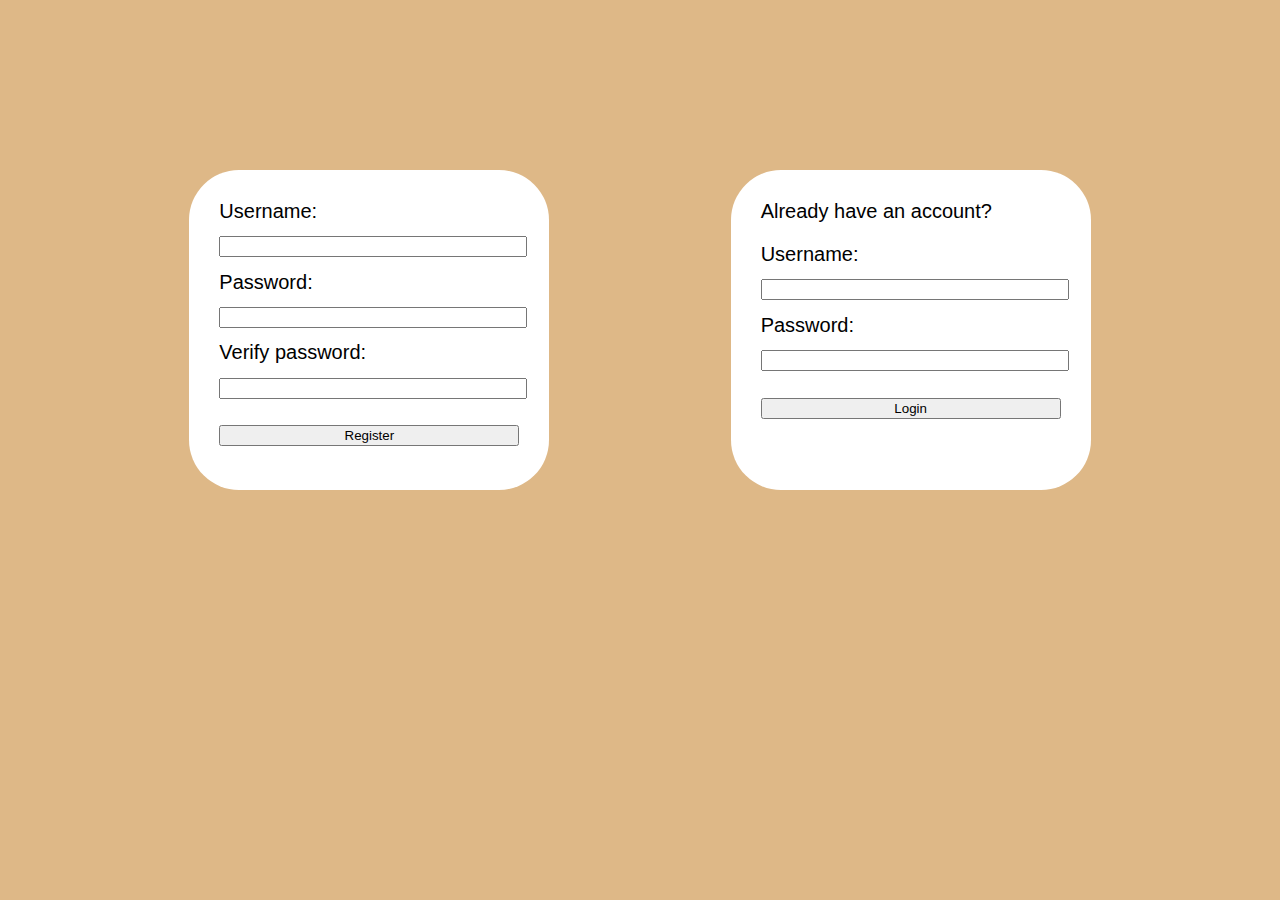
==== login.html @ 9da98307 "start" ====
<!DOCTYPE html>
<html lang="en">
<head>
    <meta charset="UTF-8">
    <title>Login</title>
    <link rel="stylesheet" href="login.css">
</head>
<body>
    <div id="account">
        <div id="register">
            <label>
                Username:<br>
                <input type="text">
            </label>
            <br>
            <label>
                Password:<br>
                <input type="password">
            </label>
            <br>
            <label>
                Verify password:<br>
                <input type="password">
            </label>
            <br>
            <button id="register-button">Register</button>
        </div>

        <div id="login">
            <p id="login-prompt">Already have an account?</p>
            <label>
                Username:<br>
                <input type="text"> <!-- make its width as wide as the "login" div -->
            </label>
            <br>
            <label>
                Password:<br>
                <input type="password">
            </label>
            <br>
            <button id="login-button">Login</button>
        </div>
    </div>
</body>
</html>
---- login.css ----
html {
    background-color: burlywood;

    font-size: 20px;
    font-family: "Apple SD Gothic Neo", sans-serif;
}

#account {
    margin-top: 150px;

    display: flex;
    justify-items: center;
    justify-content: space-evenly;
}

#account div {
    background-color: white;
    width: 300px;
    padding: 30px;
    border-radius: 50px;
}

#account * {
    width: 100%;
    margin: 1em 0;
}

#login-prompt {
    margin: 0 0 1em 0;
}
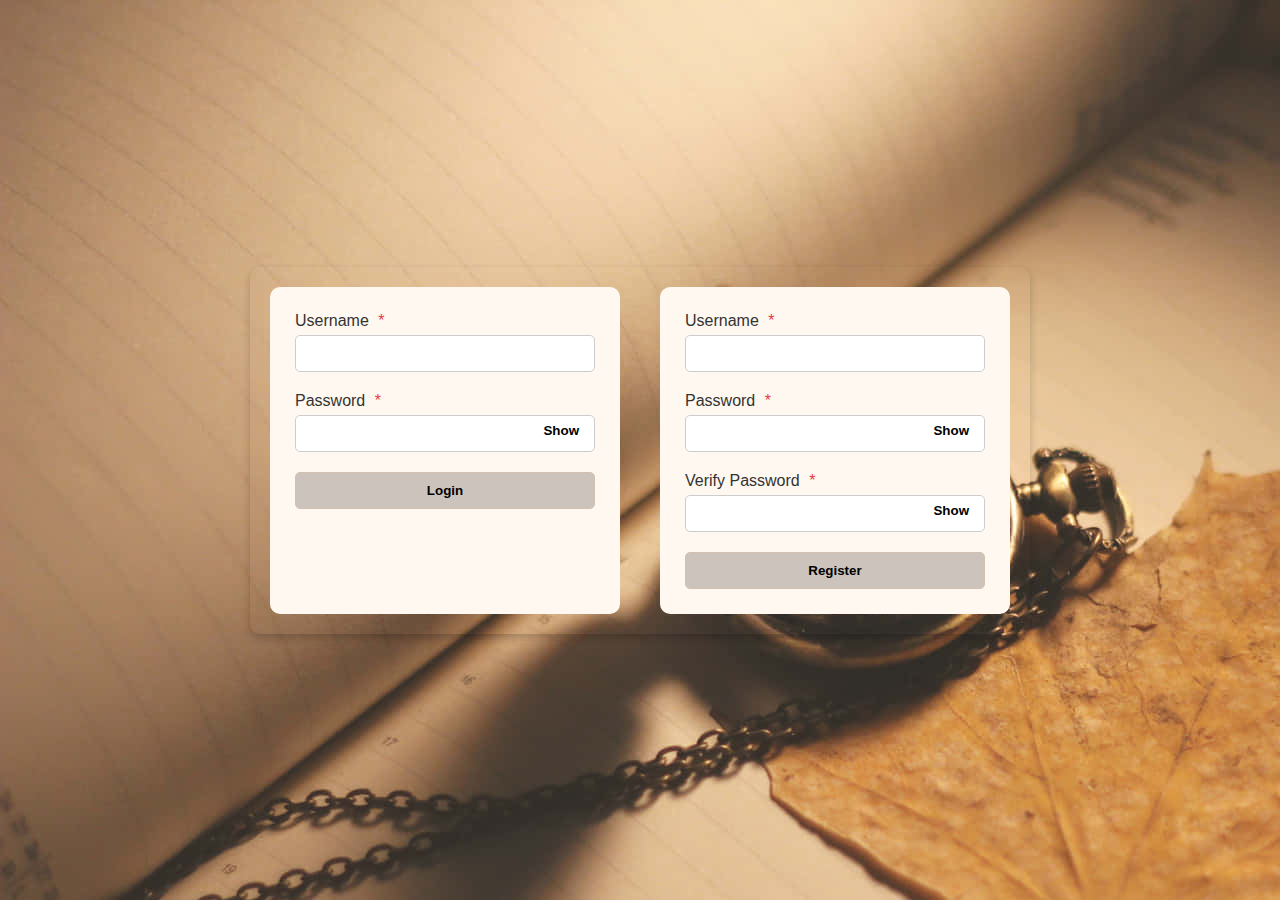
==== commit ead39342: "done login page. Added global css" ====
--- a/login.html
+++ b/login.html
@@ -4,42 +4,41 @@
     <meta charset="UTF-8">
     <title>Login</title>
     <link rel="stylesheet" href="login.css">
+    <link rel="stylesheet" href="global.css">
+    <script src="login.js" defer></script>
 </head>
 <body>
-    <div id="account">
-        <div id="register">
-            <label>
-                Username:<br>
-                <input type="text">
-            </label>
-            <br>
-            <label>
-                Password:<br>
-                <input type="password">
-            </label>
-            <br>
-            <label>
-                Verify password:<br>
-                <input type="password">
-            </label>
-            <br>
-            <button id="register-button">Register</button>
+<div class="auth-container">
+    <form class="auth-form" id="login-form">
+        <div class="form-field">
+            <label for="login-username">Username <span class="required-field">*</span></label>
+            <input type="text" id="login-username" required>
         </div>
+        <div class="form-field">
+            <label for="login-password">Password <span class="required-field">*</span></label>
+            <input type="password" id="login-password" class="password-field" required>
+            <button type="button" class="toggle-password">Show</button>
+        </div>
+        <button type="submit" class="auth-button">Login</button>
+    </form>
 
-        <div id="login">
-            <p id="login-prompt">Already have an account?</p>
-            <label>
-                Username:<br>
-                <input type="text"> <!-- make its width as wide as the "login" div -->
-            </label>
-            <br>
-            <label>
-                Password:<br>
-                <input type="password">
-            </label>
-            <br>
-            <button id="login-button">Login</button>
+    <form class="auth-form" id="register-form">
+        <div class="form-field">
+            <label for="register-username">Username <span class="required-field">*</span></label>
+            <input type="text" id="register-username" required>
         </div>
-    </div>
+        <div class="form-field">
+            <label for="register-password">Password <span class="required-field">*</span></label>
+            <input type="password" id="register-password" class="password-field" required>
+            <button type="button" class="toggle-password">Show</button>
+        </div>
+        <div class="form-field">
+            <label for="verify-password">Verify Password <span class="required-field">*</span></label>
+            <input type="password" id="verify-password" class="password-field" required>
+            <button type="button" class="toggle-password">Show</button>
+        </div>
+        <button type="submit" class="auth-button">Register</button>
+    </form>
+</div>
 </body>
 </html>--- a/login.css
+++ b/login.css
@@ -1,30 +1,79 @@
 html {
-    background-color: burlywood;
-
-    font-size: 20px;
-    font-family: "Apple SD Gothic Neo", sans-serif;
+    background-image: url("asset/index-bg.jpg");
 }
 
-#account {
-    margin-top: 150px;
-
+body {
+    font-family: 'Arial', sans-serif;
     display: flex;
-    justify-items: center;
-    justify-content: space-evenly;
+    justify-content: center;
+    align-items: center;
+    height: 100vh;
+    margin: 0;
 }
 
-#account div {
-    background-color: white;
-    width: 300px;
-    padding: 30px;
-    border-radius: 50px;
+.auth-container {
+    display: flex;
+    justify-content: center;
+    box-shadow: 0 4px 8px rgba(0, 0, 0, 0.2);
+    border-radius: 10px;
+    overflow: hidden;
 }
 
-#account * {
-    width: 100%;
-    margin: 1em 0;
+.auth-form {
+    background-color: #fff8f0;
+    border-radius: 10px;
+    padding: 25px;
+    width: 300px;
+    display: flex;
+    flex-direction: column;
+    align-items: center;
+    margin: 20px;
 }
 
-#login-prompt {
-    margin: 0 0 1em 0;
+.form-field {
+    width: 100%;
+    margin-bottom: 20px;
+    position: relative;
+}
+
+.form-field label {
+    display: block;
+    margin-bottom: 5px;
+    color: #333;
+}
+
+.form-field input {
+    width: 100%;
+    padding: 10px;
+    border: 1px solid #ccc;
+    border-radius: 5px;
+    box-sizing: border-box;
+}
+
+.required-field {
+    color: #e63946;
+    margin-left: 5px;
+}
+
+.toggle-password {
+    position: absolute;
+    right: 10px;
+    top: 30px;
+    border: none;
+    background: transparent;
+    cursor: pointer;
+}
+
+.auth-button {
+    padding: 10px 15px;
+    border-radius: 5px;
+    cursor: pointer;
+    width: 100%;
+    box-sizing: border-box;
+}
+
+@media (max-width: 768px) {
+    .auth-container {
+        flex-direction: column;
+    }
 }--- a/global.css
+++ b/global.css
@@ -0,0 +1,19 @@
+body {
+    font-family: 'Arial', sans-serif;
+}
+
+button {
+    background-color: #ccc4bc;
+    border: 1px solid #d3c1ae;
+    text-align: center;
+    font-weight: bold;
+
+    transition: transform 0.2s ease;
+    transition-property: background-color, color;
+}
+
+button:hover {
+    background-color: #938977;
+    border-color: #938977;
+    color: #fff;
+}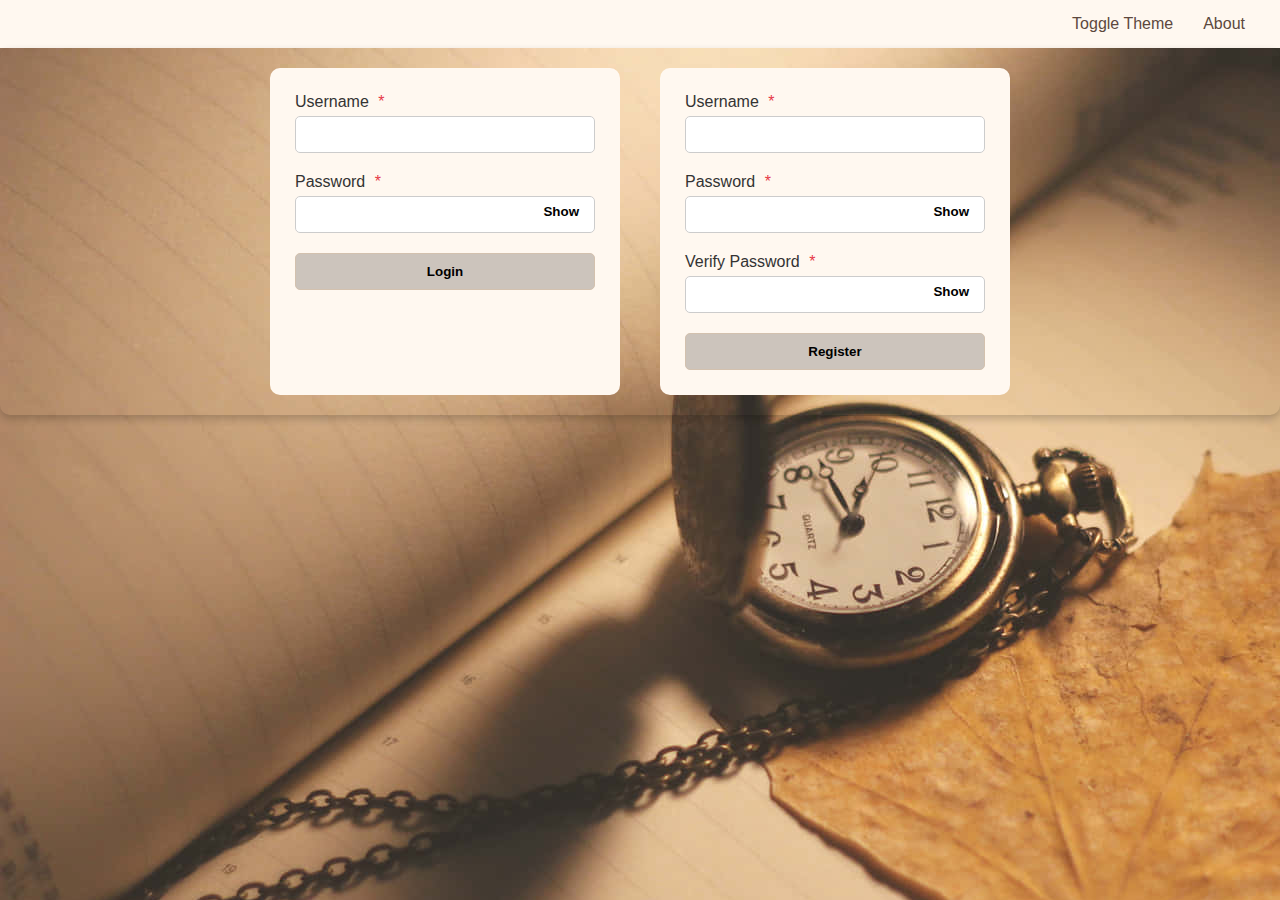
==== commit af7333ba: "dark theme completed, except the background image" ====
--- a/login.html
+++ b/login.html
@@ -6,8 +6,19 @@
     <link rel="stylesheet" href="login.css">
     <link rel="stylesheet" href="global.css">
     <script src="login.js" defer></script>
+    <script src="global.js" defer></script>
 </head>
 <body>
+<div id="bar">
+    <div id="user-info">
+        <img id="user-avatar" src="asset/example-avatar.jpeg" alt="user-avatar" hidden="hidden">
+        <span id="username"></span>
+    </div>
+    <div id="utilities">
+        <button id="setting" class="utility">Toggle Theme</button>
+        <button id="about" class="utility">About</button>
+    </div>
+</div>
 <div class="auth-container">
     <form class="auth-form" id="login-form">
         <div class="form-field">
--- a/login.css
+++ b/login.css
@@ -1,14 +1,5 @@
 html {
     background-image: url("asset/index-bg.jpg");
-}
-
-body {
-    font-family: 'Arial', sans-serif;
-    display: flex;
-    justify-content: center;
-    align-items: center;
-    height: 100vh;
-    margin: 0;
 }
 
 .auth-container {
@@ -20,7 +11,7 @@
 }
 
 .auth-form {
-    background-color: #fff8f0;
+    background-color: var(--item2-bg-color);
     border-radius: 10px;
     padding: 25px;
     width: 300px;
@@ -39,13 +30,13 @@
 .form-field label {
     display: block;
     margin-bottom: 5px;
-    color: #333;
+    color: var(--text2-text-color);
 }
 
 .form-field input {
     width: 100%;
     padding: 10px;
-    border: 1px solid #ccc;
+    border: 1px solid var(--field1-border-color);
     border-radius: 5px;
     box-sizing: border-box;
 }
@@ -56,12 +47,17 @@
 }
 
 .toggle-password {
+    color: var(--button4-text-color);
     position: absolute;
     right: 10px;
     top: 30px;
     border: none;
     background: transparent;
     cursor: pointer;
+}
+
+.toggle-password:hover {
+    color: var(--button4-hover-text-color);
 }
 
 .auth-button {
--- a/global.css
+++ b/global.css
@@ -1,10 +1,13 @@
 body {
     font-family: 'Arial', sans-serif;
+    margin: 0;
+    padding: 0;
 }
 
 button {
-    background-color: #ccc4bc;
-    border: 1px solid #d3c1ae;
+    background-color: var(--button1-bg-color);
+    border: 1px solid var(--button1-border-color);
+    color: var(--button1-text-color);
     text-align: center;
     font-weight: bold;
 
@@ -13,7 +16,159 @@
 }
 
 button:hover {
-    background-color: #938977;
-    border-color: #938977;
-    color: #fff;
-}+    background-color: var(--button1-hover-bg-color);
+    border-color: var(--button1-hover-border-color);
+    color: var(--button1-hover-text-color);
+}
+
+p {
+    margin: 0;
+    padding: 0;
+}
+
+#bar {
+    display: flex;
+    justify-content: space-between;
+    align-items: center;
+    background-color: var(--bar-bg-color);
+    color: var(--bar-text-color);
+    padding: 10px 20px;
+}
+
+#utilities {
+    display: flex;
+    align-items: center;
+}
+
+.utility {
+    color: var(--button3-text-color);
+    background-color: initial;
+    font-size: initial;
+    font-weight: initial;
+    border: initial;
+    margin: 0 5px;
+    padding: 5px 10px;
+    cursor: pointer;
+    transition: all 0.2s ease;
+    transition-property: background-color, color;
+}
+
+.utility:hover {
+    background-color: var(--button3-hover-bg-color);
+    color: var(--button3-hover-text-color);
+}
+
+:root {
+    --button1-bg-color: #ccc4bc;
+    --button1-border-color: #d3c1ae;
+    --button1-text-color: black;
+    --button1-hover-bg-color: #938977;
+    --button1-hover-border-color: #938977;
+    --button1-hover-text-color: white;
+
+    --button2-bg-color: #e7dfd5;
+    --button2-border-color: #d3c1ae;
+    --button2-text-color: black;
+    --button2-hover-bg-color:#938977;
+    --button2-hover-border-color: #938977;
+    --button2-hover-text-color: white;
+    --button2-selected-bg-color: #b89c84;
+    --button2-selected-border-color: #a38270;
+    --button2-selected-text-color: white;
+
+    --button3-text-color: #5d483d;
+    --button3-hover-bg-color: #5d483d;
+    --button3-hover-text-color: #fff8f0;
+
+    --button4-text-color: black;
+    --button4-hover-text-color: #FFF;
+
+    --section1-border-color: black;
+
+    --text1-text-color: #5d483d;
+    --text1-selected-text-color: #fff8f0;
+
+    --text2-text-color: #333;
+
+    --item1-border-color: #d3c1ae;
+    --item1-text-color: #5d483d;
+    --item1-selected-text-color: #fff8f0;
+
+    --item2-bg-color: #fff8f0;
+    --item2-hover-bg-color: #938977;
+    --item2-selected-bg-color: #b89c84;
+    --item2-selected-hover-bg-color: #938977;
+
+    --svg1-fill-color: #98816e;
+    --svg1-hover-fill-color: #fff8f0;
+
+    --bar-bg-color: #fff8f0;
+    --bar-text-color: #5d483d;
+
+    --scroll1-track-bg-color: #f8f0e6;
+    --scroll1-thumb-bg-color: #b89c84;
+    --scroll1-thumb-border-color: #f8f0e6;
+    --scroll1-thumb-hover-bg-color: #a38270;
+
+    --field1-border-color: #ccc;
+
+    --field2-border-color: #ccc;
+    --field2-text-color: initial;
+    --field2-bg-color: white;
+}
+
+.dark-theme {
+    --button1-bg-color: #4E4E4E;
+    --button1-border-color: #626262;
+    --button1-text-color: #E0E0E0;
+    --button1-hover-bg-color: #373737;
+    --button1-hover-border-color: #525252;
+    --button1-hover-text-color: #FFF;
+
+    --button2-bg-color: #5A5A5A;
+    --button2-border-color: #6E6E6E;
+    --button2-text-color: #E0E0E0;
+    --button2-hover-bg-color: #424242;
+    --button2-hover-border-color: #5C5C5C;
+    --button2-hover-text-color: #FFF;
+    --button2-selected-bg-color: #333333;
+    --button2-selected-border-color: #474747;
+    --button2-selected-text-color: #FFF;
+
+    --button3-text-color: #D3D3D3;
+    --button3-hover-bg-color: #333333;
+    --button3-hover-text-color: #FFF;
+
+    --section1-border-color: #E0E0E0;
+
+    --text1-text-color: #D3D3D3;
+    --text1-selected-text-color: #D3D3D3;
+
+    --text2-text-color: #CCC;
+
+    --item1-border-color: #626262;
+    --item1-text-color: #D3D3D3;
+    --item1-selected-text-color: #FFF;
+
+    --item2-bg-color: #333333;
+    --item2-hover-bg-color: #424242;
+    --item2-selected-bg-color: #4E4E4E;
+    --item2-selected-hover-bg-color: #444444;
+
+    --svg1-fill-color: #E0E0E0;
+    --svg1-hover-fill-color: #E0E0E0;
+
+    --bar-bg-color: #333333;
+    --bar-text-color: #D3D3D3;
+
+    --scroll1-track-bg-color: #4E4E4E;
+    --scroll1-thumb-bg-color: #727272;
+    --scroll1-thumb-border-color: #4E4E4E;
+    --scroll1-thumb-hover-bg-color: #606060;
+
+    --field1-border-color: #525252;
+
+    --field2-border-color: #E0E0E0;
+    --field2-text-color: #E0E0E0;
+    --field2-bg-color: #525252;
+}
